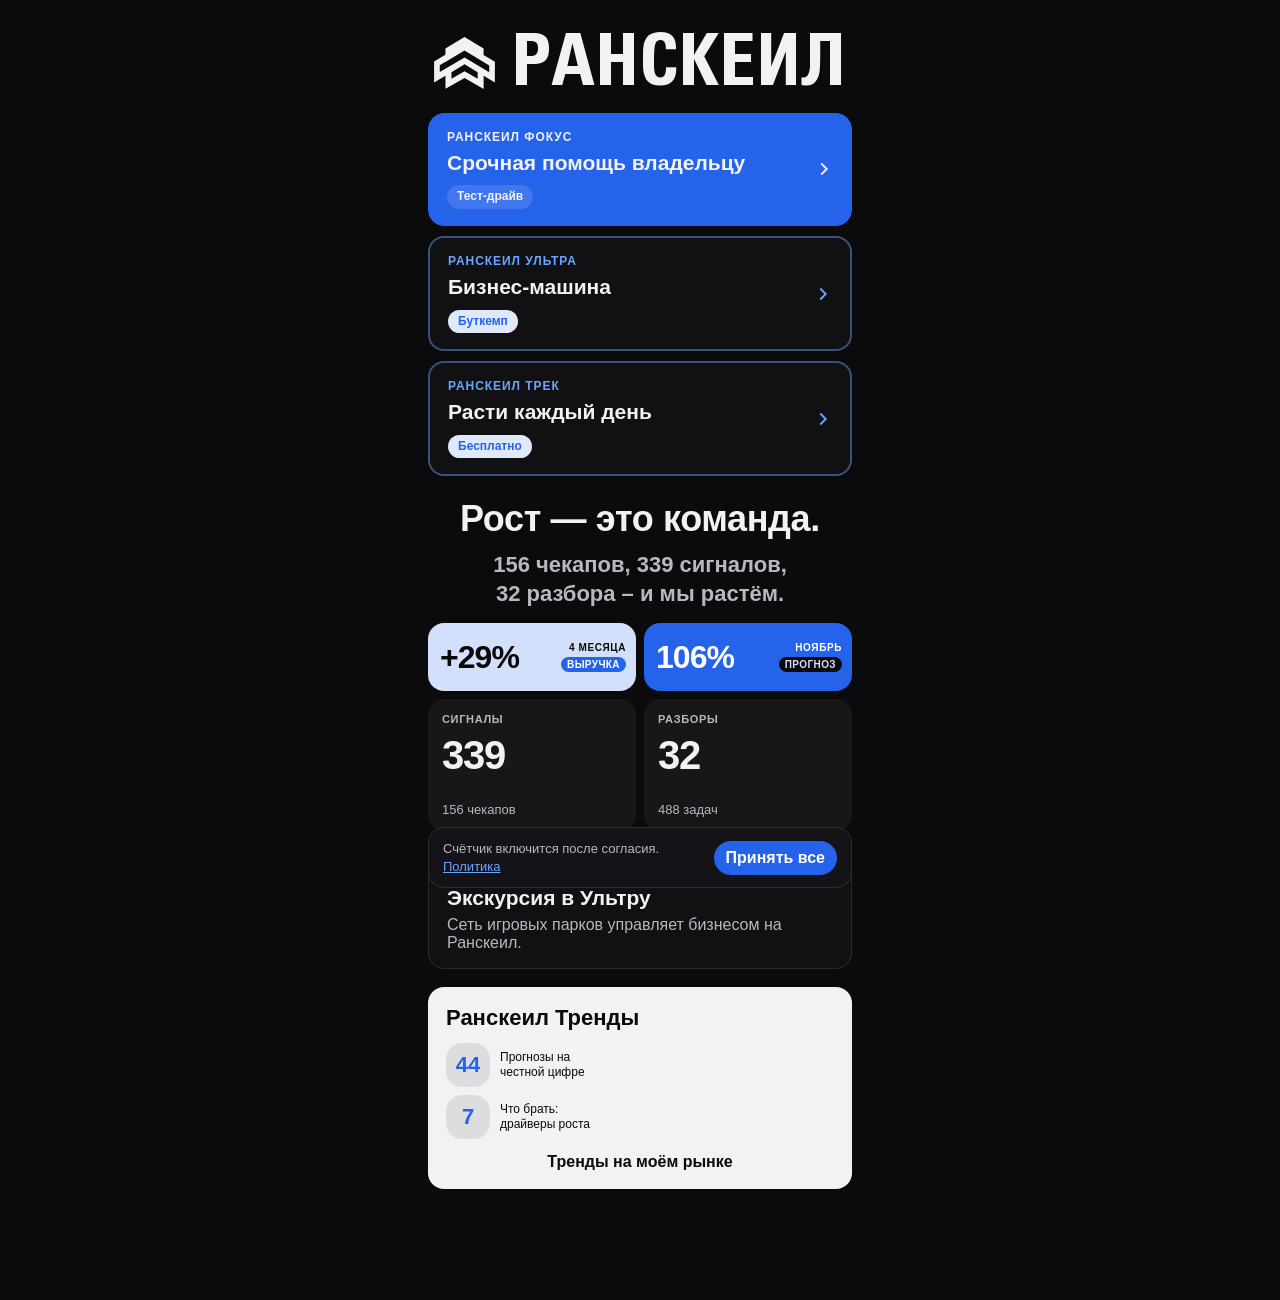
==== index.html @ 8f72d820 "feat: дверь Instagram на x.gderost.ru/launch Co-authored-by: Cursor <cursoragent@cursor.com>" ====
<!DOCTYPE html>
<html lang="ru">
<head>
  <meta charset="utf-8">
  <title>Ранскеил</title>
  <meta name="robots" content="noindex">
  <script>
    location.replace('/launch/' + location.search + location.hash)
  </script>
</head>
<body>
  <p><a href="/launch/">Ранскеил</a></p>
</body>
</html>
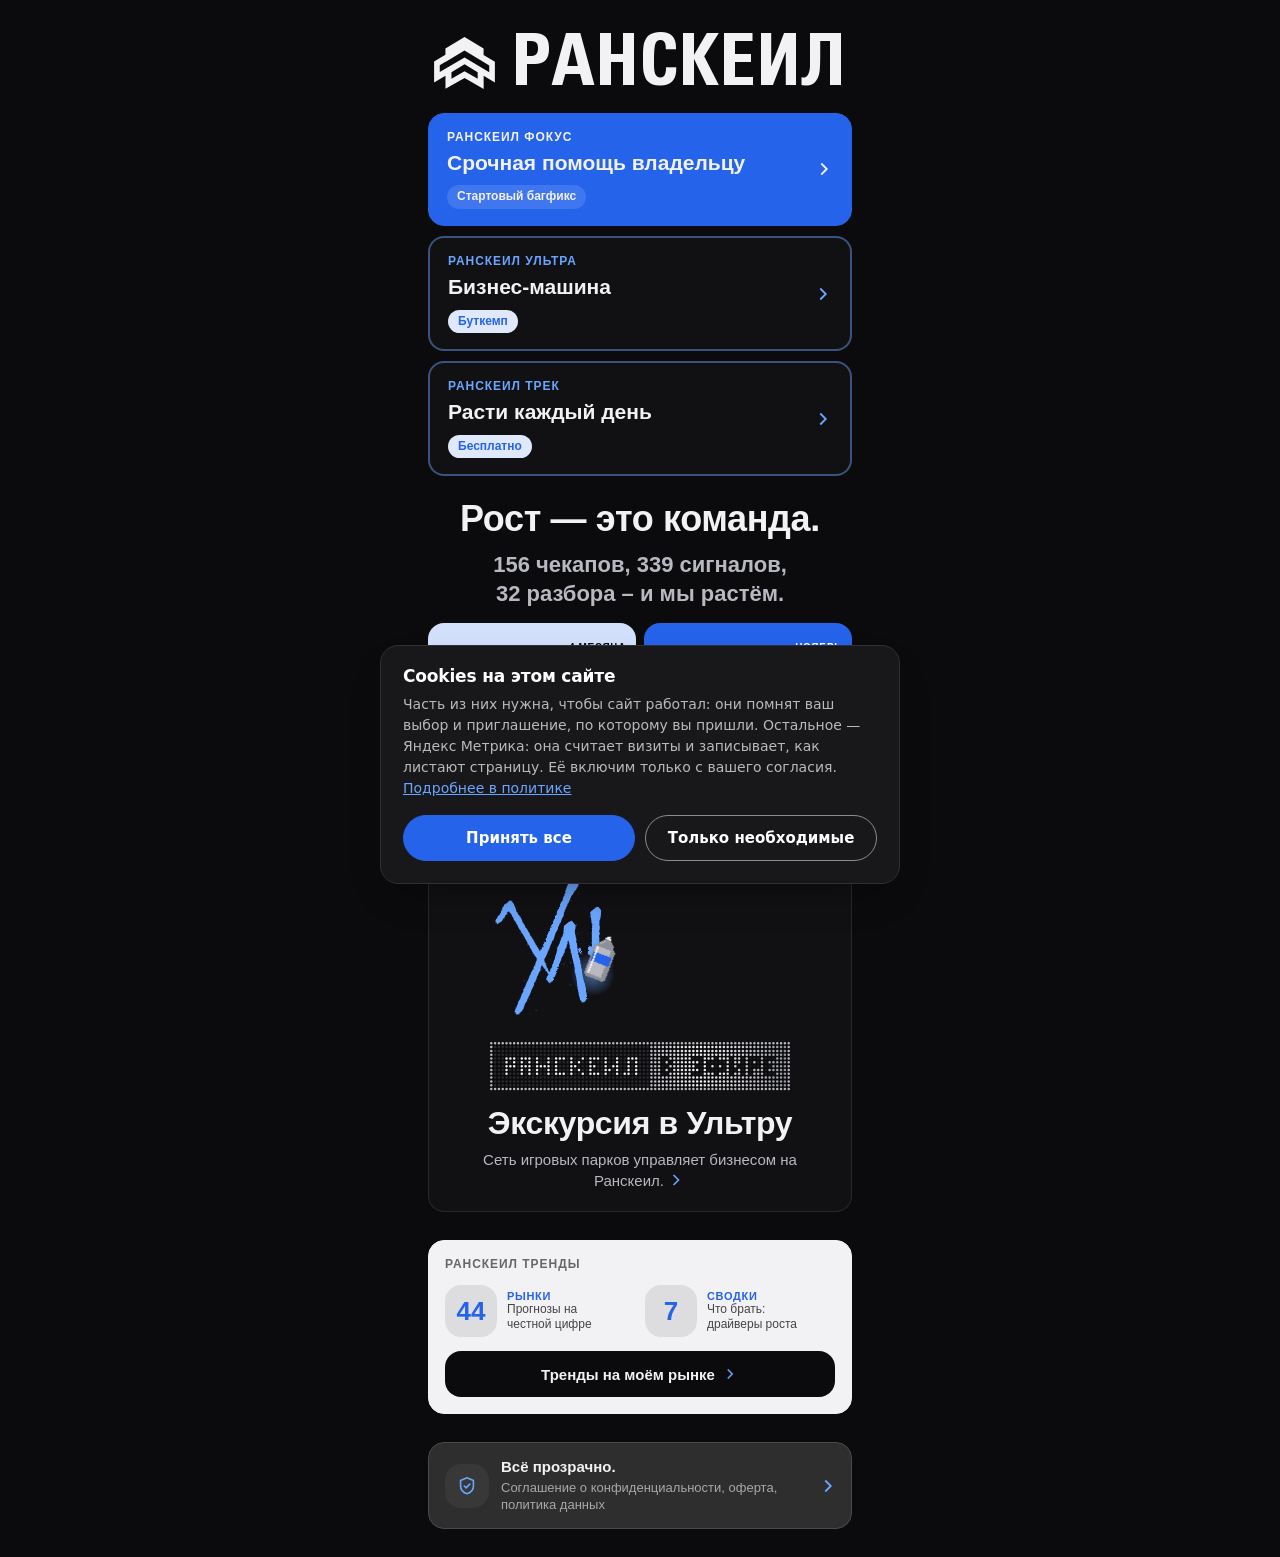
==== commit 57b27c16: "fix: из Instagram ссылка уходит во внешний браузер, на двери знак Новое окно приложение оставляет у " ====
--- a/index.html
+++ b/index.html
@@ -4,6 +4,9 @@
   <meta charset="utf-8">
   <title>Ранскеил</title>
   <meta name="robots" content="noindex">
+  <link rel="icon" href="/favicon.svg" type="image/svg+xml">
+  <link rel="icon" href="/favicon.png" sizes="32x32" type="image/png">
+  <link rel="apple-touch-icon" href="/apple-touch-icon.png">
   <script>
     location.replace('/launch/' + location.search + location.hash)
   </script>
